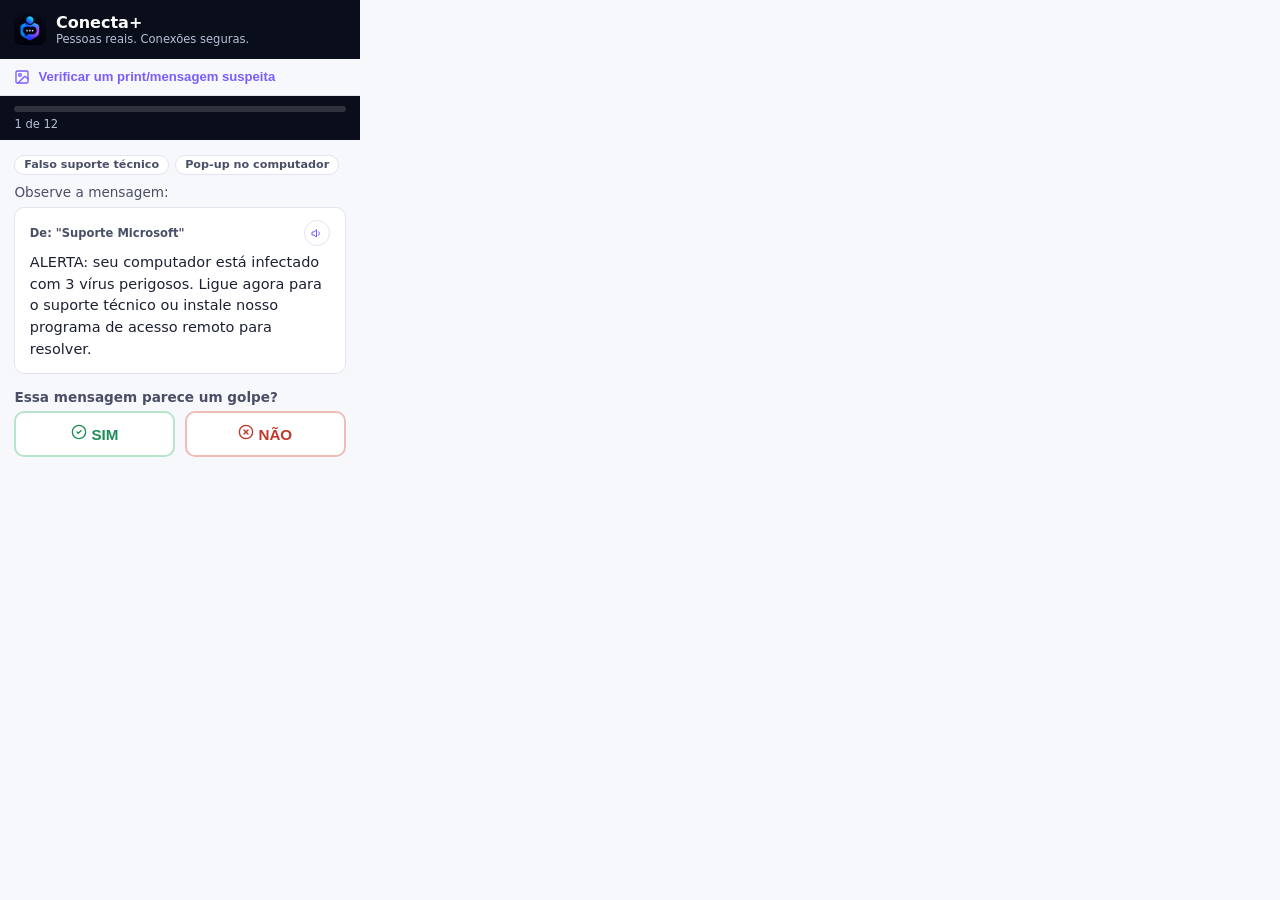
==== extension/popup.html @ 13fb6fb7 "Conecta+: ferramenta educativa de prevencao a golpes digitais Site/PWA (web/) e extensao de navegado" ====
<!DOCTYPE html>
<html lang="pt-BR">
<head>
<meta charset="UTF-8">
<title>Conecta+</title>
<link rel="stylesheet" href="popup.css">
</head>
<body>
  <header class="header">
    <img src="icons/icon-48.png" alt="">
    <div>
      <strong>Conecta+</strong>
      <span>Pessoas reais. Conexões seguras.</span>
    </div>
  </header>

  <button type="button" class="verify-link" data-abrir-verificar>
    <svg viewBox="0 0 24 24" width="16" height="16" fill="none" stroke="currentColor" stroke-width="2" stroke-linecap="round" stroke-linejoin="round" aria-hidden="true"><rect x="3" y="3" width="18" height="18" rx="2"/><circle cx="9" cy="9" r="2"/><path d="m21 15-3.086-3.086a2 2 0 0 0-2.828 0L6 21"/></svg>
    Verificar um print/mensagem suspeita
  </button>

  <div class="progress">
    <div class="progress__bar"><div class="progress__fill" data-progress-fill style="width:0%"></div></div>
    <span data-progress-label>1 de 12</span>
  </div>

  <main data-app></main>

  <script src="scenarios.js"></script>
  <script src="popup.js"></script>
</body>
</html>
---- extension/popup.css ----
:root {
  --bg-dark: #0a0e1a;
  --blue: #2dd4ff;
  --purple: #7c5cff;
  --gradient: linear-gradient(135deg, var(--blue), var(--purple));
  --ivory: #f7f8fb;
  --ink: #1c2033;
  --ink-soft: #4a4f66;
  --line: #e2e5ef;
  --green: #1e8e5a;
  --green-bg: #e6f6ee;
  --red: #c0392b;
  --red-bg: #fdecea;
}

* { box-sizing: border-box; }
[hidden] { display: none !important; }
body {
  margin: 0;
  width: 360px;
  max-height: 560px;
  overflow-y: auto;
  font-family: 'Segoe UI', system-ui, sans-serif;
  font-size: 14.5px;
  color: var(--ink);
  background: var(--ivory);
}
img { max-width: 100%; display: block; }

.header {
  background: var(--bg-dark);
  color: #fff;
  padding: 0.8rem 0.9rem;
  display: flex;
  align-items: center;
  gap: 0.6rem;
}
.header img { width: 32px; height: 32px; border-radius: 8px; }
.header strong { display: block; font-size: 1rem; }
.header span { display: block; font-size: 0.72rem; color: #b9bfd8; }

.verify-link {
  display: flex;
  align-items: center;
  gap: 0.5rem;
  width: 100%;
  background: var(--ivory);
  border: none;
  border-bottom: 1px solid var(--line);
  padding: 0.65rem 0.9rem;
  font-size: 0.82rem;
  font-weight: 700;
  color: var(--purple);
  cursor: pointer;
  text-align: left;
}
.verify-link:hover { background: #f0eeff; }
.verify-link svg { flex-shrink: 0; }

.progress { padding: 0.6rem 0.9rem; background: var(--bg-dark); }
.progress__bar { height: 6px; background: rgba(255,255,255,0.15); border-radius: 999px; overflow: hidden; }
.progress__fill { height: 100%; background: var(--gradient); transition: width 0.3s ease; }
.progress span { display: block; font-size: 0.72rem; color: #b9bfd8; margin-top: 0.3rem; }

main { padding: 0.9rem; }

.meta { display: flex; gap: 0.4rem; flex-wrap: wrap; margin-bottom: 0.6rem; }
.badge {
  background: #fff;
  border: 1px solid var(--line);
  border-radius: 999px;
  padding: 0.15rem 0.55rem;
  font-size: 0.7rem;
  font-weight: 600;
  color: var(--ink-soft);
}

.question { margin: 0 0 0.4rem; color: var(--ink-soft); font-size: 0.85rem; }

.bubble {
  background: #fff;
  border: 1px solid var(--line);
  border-radius: 10px;
  padding: 0.8rem 0.9rem;
  margin: 0.4rem 0 0.9rem;
  line-height: 1.5;
}
.bubble__head { display: flex; align-items: center; justify-content: space-between; gap: 0.5rem; margin-bottom: 0.35rem; }
.bubble__sender { font-size: 0.72rem; color: var(--ink-soft); font-weight: 600; }
.bubble__listen {
  flex-shrink: 0;
  width: 26px; height: 26px;
  border-radius: 50%;
  border: 1px solid var(--line);
  background: #fff;
  color: var(--purple);
  cursor: pointer;
  display: flex; align-items: center; justify-content: center;
}
.bubble__listen:disabled { opacity: 0.5; cursor: wait; }

.decisions { display: grid; grid-template-columns: 1fr 1fr; gap: 0.6rem; }
.decision-btn {
  padding: 0.7rem;
  border-radius: 10px;
  border: 2px solid var(--line);
  background: #fff;
  font-size: 0.95rem;
  font-weight: 800;
  cursor: pointer;
}
.decision-btn--sim { color: var(--green); border-color: #b7e4cb; }
.decision-btn--nao { color: var(--red); border-color: #f0bdb6; }

.feedback { margin-top: 0.9rem; border-radius: 10px; padding: 0.8rem 0.9rem; }
.feedback--correta { background: var(--green-bg); border: 1px solid #b7e4cb; }
.feedback--errada { background: var(--red-bg); border: 1px solid #f0bdb6; }
.feedback__title { font-weight: 800; font-size: 0.92rem; margin: 0 0 0.4rem; display: flex; align-items: center; gap: 0.4rem; }
.feedback__title svg { flex-shrink: 0; }
.feedback--correta .feedback__title { color: var(--green); }
.feedback--errada .feedback__title { color: var(--red); }
.feedback__text { margin: 0 0 0.6rem; font-size: 0.85rem; }
.feedback__sinais { margin: 0 0 0.8rem; padding-left: 1.1rem; font-size: 0.82rem; }
.feedback__sinais li { margin-bottom: 0.2rem; }

.btn {
  display: block;
  width: 100%;
  padding: 0.7rem;
  border-radius: 999px;
  border: none;
  font-weight: 700;
  font-size: 0.92rem;
  cursor: pointer;
  text-align: center;
  text-decoration: none;
  color: #fff;
  background: var(--gradient);
}
.btn-outline {
  background: #fff;
  border: 2px solid var(--ink);
  color: var(--ink);
  margin-top: 0.5rem;
}

.result { text-align: center; }
.result__score {
  font-size: 2.2rem;
  font-weight: 800;
  background: var(--gradient);
  -webkit-background-clip: text;
  background-clip: text;
  color: transparent;
  margin: 0.3rem 0;
}
.result__compare {
  background: #fff;
  border: 1px solid var(--line);
  border-radius: 10px;
  padding: 0.7rem 0.8rem;
  margin: 0.8rem 0;
  font-size: 0.8rem;
  text-align: left;
}
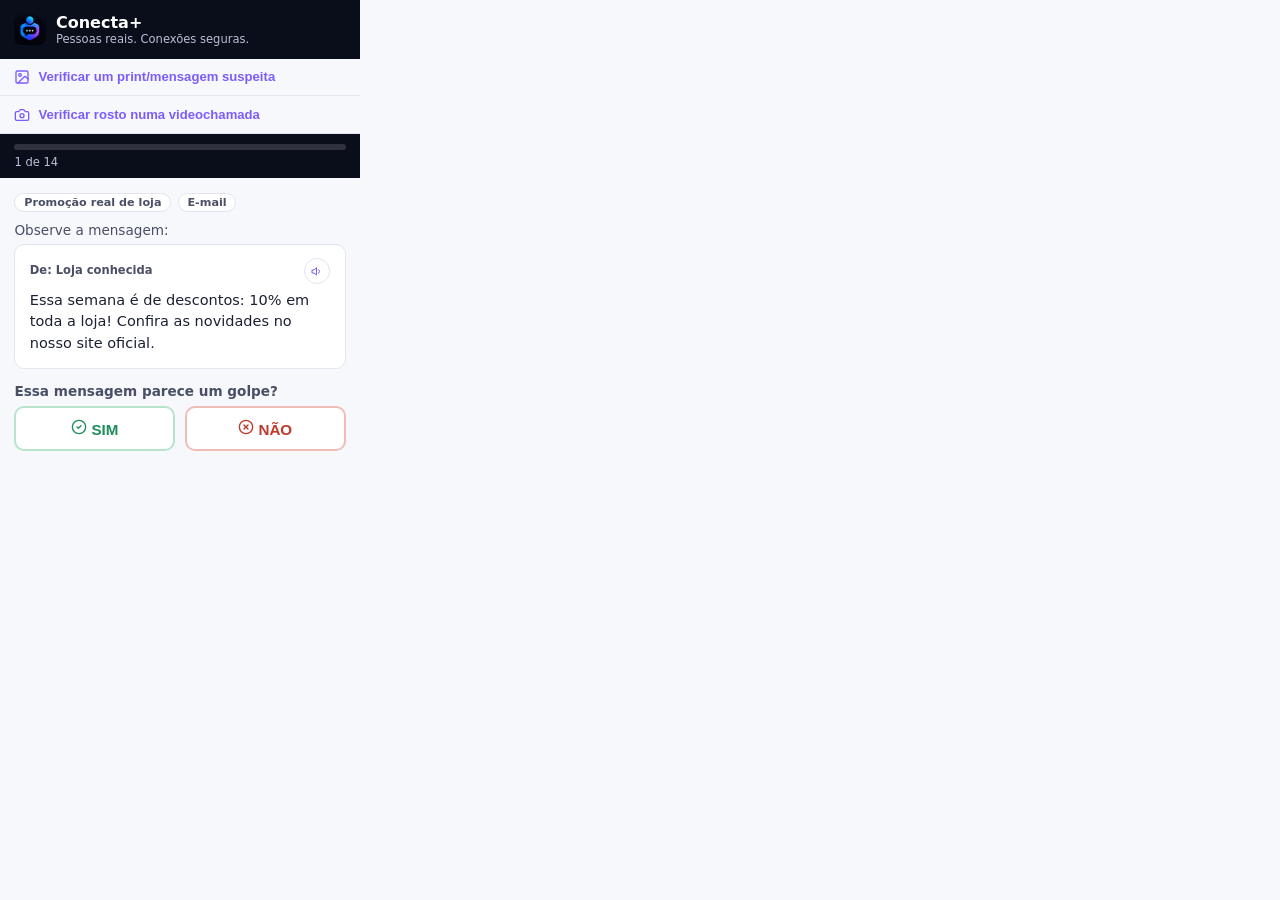
==== commit 4ff688d7: "Adiciona Verificar rosto na extensao (empacotado localmente, sem CDN) Mesmo padrao ja usado pro Tess" ====
--- a/extension/popup.html
+++ b/extension/popup.html
@@ -19,6 +19,11 @@
     Verificar um print/mensagem suspeita
   </button>
 
+  <button type="button" class="verify-link" data-abrir-verificar-rosto>
+    <svg viewBox="0 0 24 24" width="16" height="16" fill="none" stroke="currentColor" stroke-width="2" stroke-linecap="round" stroke-linejoin="round" aria-hidden="true"><path d="M14.5 4h-5L7 7H4a2 2 0 0 0-2 2v9a2 2 0 0 0 2 2h16a2 2 0 0 0 2-2V9a2 2 0 0 0-2-2h-3l-2.5-3z"/><circle cx="12" cy="13" r="3"/></svg>
+    Verificar rosto numa videochamada
+  </button>
+
   <div class="progress">
     <div class="progress__bar"><div class="progress__fill" data-progress-fill style="width:0%"></div></div>
     <span data-progress-label>1 de 12</span>
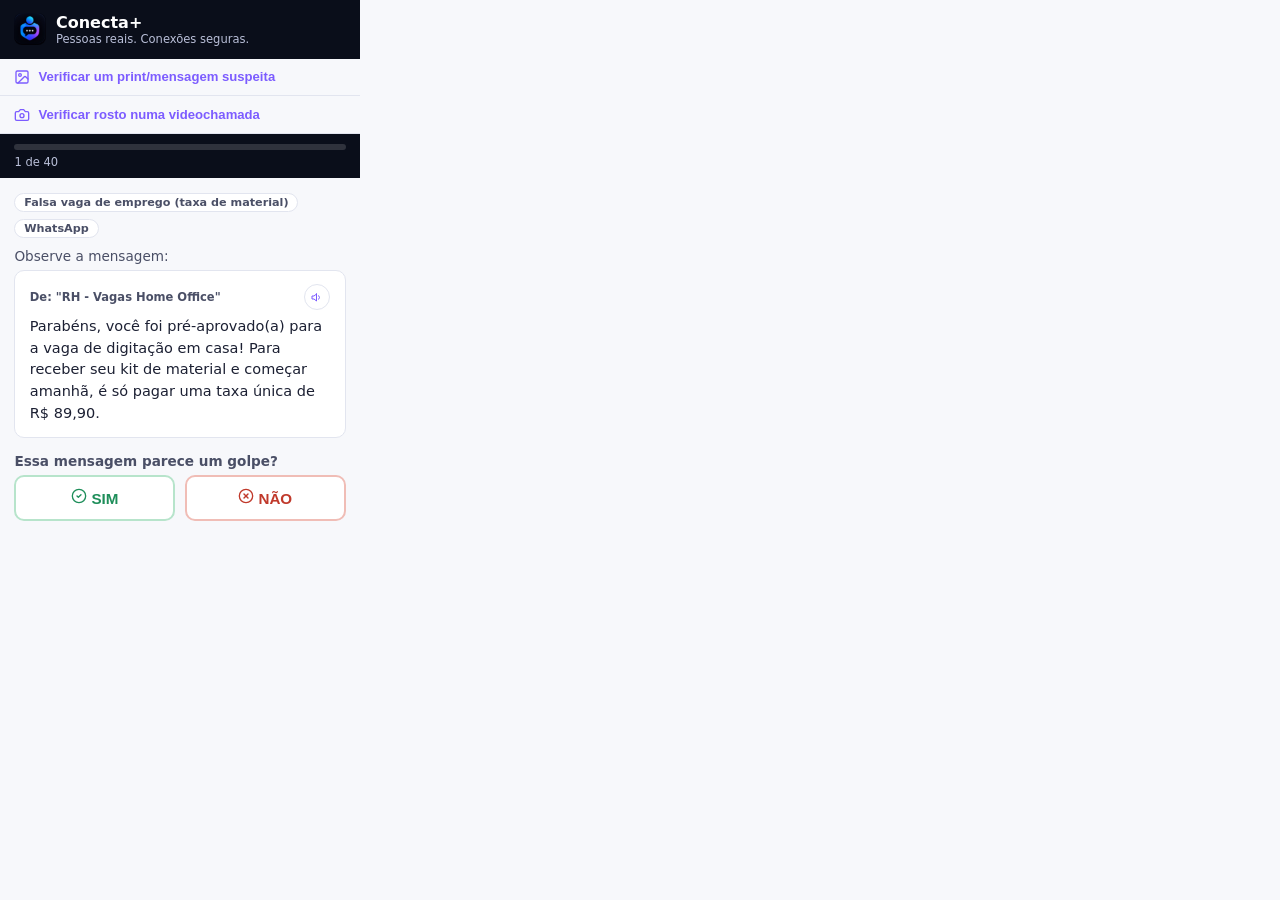
==== commit 3c4bb1d6: "Amplia o quiz de pratica de 14 para 40 situacoes, com golpes atuais 26 novas situacoes (19 golpes + " ====
--- a/extension/popup.html
+++ b/extension/popup.html
@@ -26,7 +26,7 @@
 
   <div class="progress">
     <div class="progress__bar"><div class="progress__fill" data-progress-fill style="width:0%"></div></div>
-    <span data-progress-label>1 de 12</span>
+    <span data-progress-label>1 de 40</span>
   </div>
 
   <main data-app></main>
